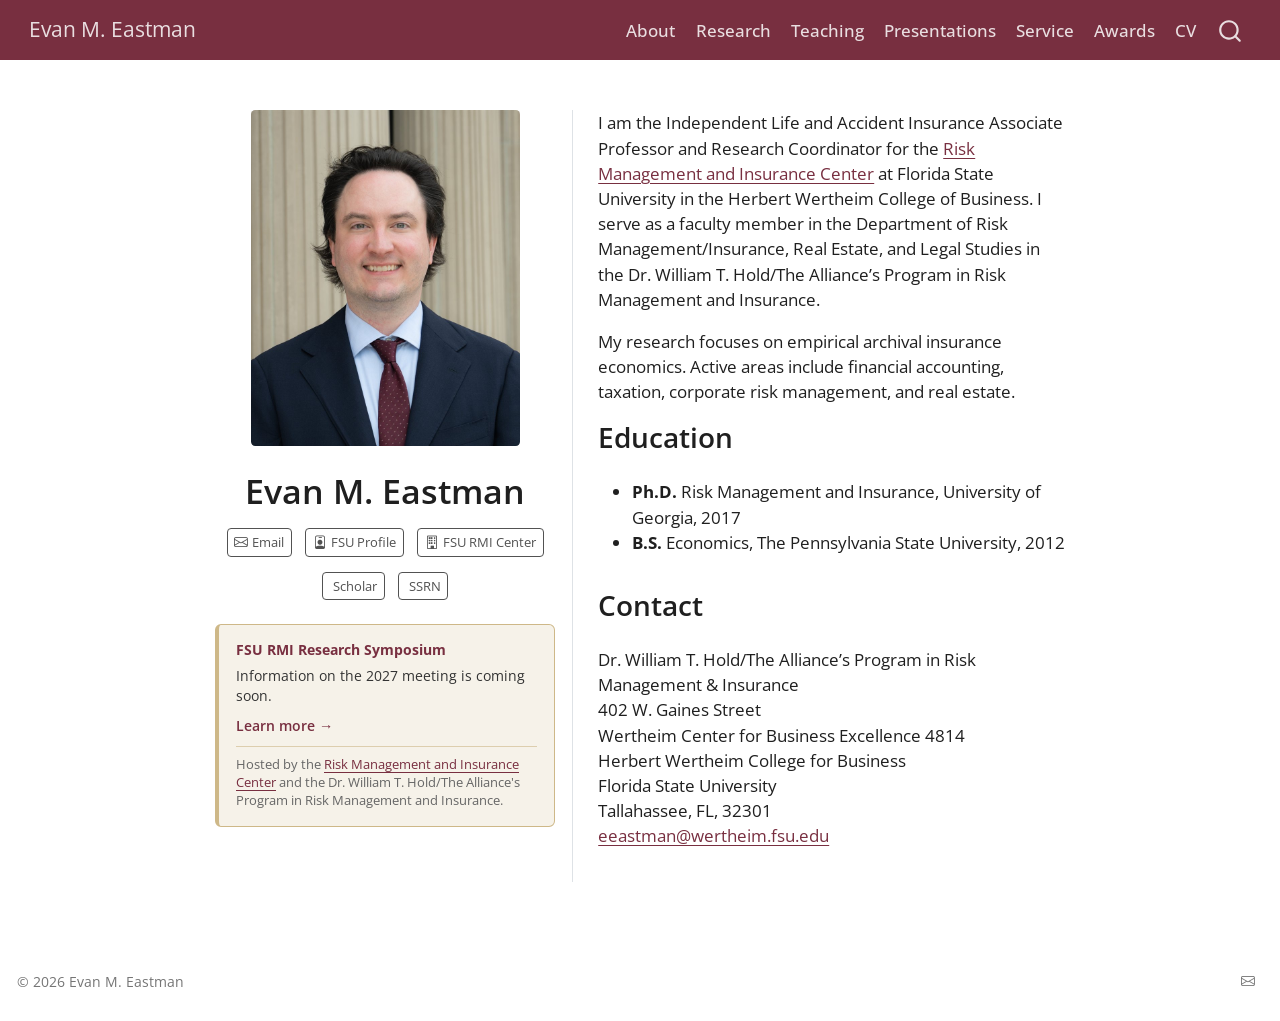
==== index.html @ e0e56321 "Built site for gh-pages" ====
<!DOCTYPE html>
<html xmlns="http://www.w3.org/1999/xhtml" lang="en" xml:lang="en"><head>

<meta charset="utf-8">
<meta name="generator" content="quarto-1.9.37">

<meta name="viewport" content="width=device-width, initial-scale=1.0, user-scalable=yes">


<title>Evan M. Eastman</title>
<style>
/* Default styles provided by pandoc.
** See https://pandoc.org/MANUAL.html#variables-for-html for config info.
*/
code{white-space: pre-wrap;}
span.smallcaps{font-variant: small-caps;}
div.columns{display: flex; gap: min(4vw, 1.5em);}
div.column{flex: auto; overflow-x: auto;}
div.hanging-indent{margin-left: 1.5em; text-indent: -1.5em;}
ul.task-list{list-style: none;}
ul.task-list li input[type="checkbox"] {
  width: 0.8em;
  margin: 0 0.8em 0.2em -1em; /* quarto-specific, see https://github.com/quarto-dev/quarto-cli/issues/4556 */ 
  vertical-align: middle;
}
</style>


<script src="site_libs/quarto-nav/quarto-nav.js"></script>
<script src="site_libs/clipboard/clipboard.min.js"></script>
<script src="site_libs/quarto-search/autocomplete.umd.js"></script>
<script src="site_libs/quarto-search/fuse.min.js"></script>
<script src="site_libs/quarto-search/quarto-search.js"></script>
<meta name="quarto:offset" content="./">
<script src="site_libs/quarto-html/quarto.js" type="module"></script>
<script src="site_libs/quarto-html/tabsets/tabsets.js" type="module"></script>
<script src="site_libs/quarto-html/popper.min.js"></script>
<script src="site_libs/quarto-html/tippy.umd.min.js"></script>
<link href="site_libs/quarto-html/tippy.css" rel="stylesheet">
<link href="site_libs/quarto-html/quarto-syntax-highlighting-7f8f88aac4f3542376d5c11b86a4c14d.css" rel="stylesheet" id="quarto-text-highlighting-styles">
<script src="site_libs/bootstrap/bootstrap.min.js"></script>
<link href="site_libs/bootstrap/bootstrap-icons.css" rel="stylesheet">
<link href="site_libs/bootstrap/bootstrap-2a1407fa12e268e8b9343fb75231a875.min.css" rel="stylesheet" append-hash="true" id="quarto-bootstrap" data-mode="light">
<script src="site_libs/quarto-contrib/iconify-3.0.0/iconify-icon.min.js"></script>
<script id="quarto-search-options" type="application/json">{
  "location": "navbar",
  "copy-button": false,
  "collapse-after": 3,
  "panel-placement": "end",
  "type": "overlay",
  "limit": 50,
  "keyboard-shortcut": [
    "f",
    "/",
    "s"
  ],
  "show-item-context": false,
  "language": {
    "search-no-results-text": "No results",
    "search-matching-documents-text": "matching documents",
    "search-copy-link-title": "Copy link to search",
    "search-hide-matches-text": "Hide additional matches",
    "search-more-match-text": "more match in this document",
    "search-more-matches-text": "more matches in this document",
    "search-clear-button-title": "Clear",
    "search-text-placeholder": "",
    "search-detached-cancel-button-title": "Cancel",
    "search-submit-button-title": "Submit",
    "search-label": "Search"
  }
}</script>
<link rel="preconnect" href="https://fonts.googleapis.com">
<link rel="preconnect" href="https://fonts.gstatic.com" crossorigin="">
<link rel="stylesheet" href="https://fonts.googleapis.com/css2?family=Open+Sans:ital,wght@0,400;0,600;0,700;1,400&amp;display=swap">
<!-- Cloudflare Web Analytics -->
<script defer="" src="https://static.cloudflareinsights.com/beacon.min.js" data-cf-beacon="{&quot;token&quot;: &quot;0950ae9b45944aa088847628e5375268&quot;}"></script>
<!-- End Cloudflare Web Analytics -->


</head>

<body class="nav-fixed fullcontent quarto-light">

<div id="quarto-search-results"></div>
  <header id="quarto-header" class="headroom fixed-top">
    <nav class="navbar navbar-expand-lg " data-bs-theme="dark">
      <div class="navbar-container container-fluid">
      <div class="navbar-brand-container mx-auto">
    <a class="navbar-brand" href="./index.html">
    <span class="navbar-title">Evan M. Eastman</span>
    </a>
  </div>
            <div id="quarto-search" class="" title="Search"></div>
          <button class="navbar-toggler" type="button" data-bs-toggle="collapse" data-bs-target="#navbarCollapse" aria-controls="navbarCollapse" role="menu" aria-expanded="false" aria-label="Toggle navigation" onclick="if (window.quartoToggleHeadroom) { window.quartoToggleHeadroom(); }">
  <span class="navbar-toggler-icon"></span>
</button>
          <div class="collapse navbar-collapse" id="navbarCollapse">
            <ul class="navbar-nav navbar-nav-scroll ms-auto">
  <li class="nav-item">
    <a class="nav-link active" href="./index.html" aria-current="page"> 
<span class="menu-text">About</span></a>
  </li>  
  <li class="nav-item">
    <a class="nav-link" href="./research.html"> 
<span class="menu-text">Research</span></a>
  </li>  
  <li class="nav-item">
    <a class="nav-link" href="./teaching.html"> 
<span class="menu-text">Teaching</span></a>
  </li>  
  <li class="nav-item">
    <a class="nav-link" href="./presentations.html"> 
<span class="menu-text">Presentations</span></a>
  </li>  
  <li class="nav-item">
    <a class="nav-link" href="./service.html"> 
<span class="menu-text">Service</span></a>
  </li>  
  <li class="nav-item">
    <a class="nav-link" href="./awards.html"> 
<span class="menu-text">Awards</span></a>
  </li>  
  <li class="nav-item">
    <a class="nav-link" href="./cv.html"> 
<span class="menu-text">CV</span></a>
  </li>  
</ul>
          </div> <!-- /navcollapse -->
            <div class="quarto-navbar-tools">
</div>
      </div> <!-- /container-fluid -->
    </nav>
</header>
<!-- content -->
<div id="quarto-content" class="quarto-container page-columns page-rows-contents page-layout-article page-navbar">
<!-- sidebar -->
<!-- margin-sidebar -->
    
<!-- main -->
<div class="quarto-about-trestles">
  <div class="about-entity">
    <img src="files/profile.jpg" class="about-image
  rounded " style="width: 16em;">
<header id="title-block-header" class="quarto-title-block default">
<div class="quarto-title">
<h1 class="title">Evan M. Eastman</h1>
</div>
<div class="quarto-title-meta">
  </div>
</header>
    <div class="about-links">
  <a href="mailto:eeastman@wertheim.fsu.edu" class="about-link" rel="" target="">
    <i class="bi bi-envelope"></i>
     <span class="about-link-text">Email</span>
  </a>
  <a href="https://business.fsu.edu/person/evan-eastman" class="about-link" rel="" target="">
    <i class="bi bi-person-badge"></i>
     <span class="about-link-text">FSU Profile</span>
  </a>
  <a href="https://insurancecenter.business.fsu.edu/" class="about-link" rel="" target="">
    <i class="bi bi-building"></i>
     <span class="about-link-text">FSU RMI Center</span>
  </a>
  <a href="https://scholar.google.com/citations?user=ksnlHLAAAAAJ&amp;hl=en" class="about-link" rel="" target="">
     <span class="about-link-text"><iconify-icon role="img" inline="" icon="simple-icons:googlescholar" aria-label="Icon googlescholar from simple-icons Iconify.design set." title="Icon googlescholar from simple-icons Iconify.design set."></iconify-icon> Scholar</span>
  </a>
  <a href="https://papers.ssrn.com/sol3/cf_dev/AbsByAuth.cfm?per_id=2361505" class="about-link" rel="" target="">
     <span class="about-link-text"><iconify-icon role="img" inline="" icon="academicons:ssrn" aria-label="Icon ssrn from academicons Iconify.design set." title="Icon ssrn from academicons Iconify.design set."></iconify-icon> SSRN</span>
  </a>
</div>
  </div>
  <div class="about-contents"><main class="content" id="quarto-document-content">
<p>I am the Independent Life and Accident Insurance Associate Professor and Research Coordinator for the <a href="https://insurancecenter.business.fsu.edu/">Risk Management and Insurance Center</a> at Florida State University in the Herbert Wertheim College of Business. I serve as a faculty member in the Department of Risk Management/Insurance, Real Estate, and Legal Studies in the Dr.&nbsp;William T. Hold/The Alliance’s Program in Risk Management and Insurance.</p>
<p>My research focuses on empirical archival insurance economics. Active areas include financial accounting, taxation, corporate risk management, and real estate.</p>
<!-- Symposium announcement. Rendered in the body, then relocated by the script below
     into the About left column, under the link buttons. Update the body text once
     the 2027 call-for-papers details are finalized. -->
<div id="symposium-box" class="symposium-box">
  <div class="symposium-box__label">FSU RMI Research Symposium</div>
  <p class="symposium-box__body">Information on the 2027 meeting is coming soon.</p>
  <a class="symposium-box__link" href="https://wertheim.fsu.edu/rmiresearchsymposium">Learn more →</a>
  <div class="symposium-box__host">Hosted by the <a href="https://insurancecenter.business.fsu.edu/">Risk Management and Insurance Center</a> and the Dr. William T. Hold/The Alliance's Program in Risk Management and Insurance.</div>
</div>
<script>
  (function () {
    var box = document.getElementById('symposium-box');
    var entity = document.querySelector('.about-entity');
    if (box && entity) { entity.appendChild(box); }
  })();
</script>
<section id="education" class="level2">
<h2 data-anchor-id="education">Education</h2>
<ul>
<li><strong>Ph.D.</strong> Risk Management and Insurance, University of Georgia, 2017</li>
<li><strong>B.S.</strong> Economics, The Pennsylvania State University, 2012</li>
</ul>
</section>
<section id="contact" class="level2">
<h2 data-anchor-id="contact">Contact</h2>
<p>Dr.&nbsp;William T. Hold/The Alliance’s Program in Risk Management &amp; Insurance<br> 402 W. Gaines Street <br> Wertheim Center for Business Excellence 4814<br> Herbert Wertheim College for Business<br> Florida State University<br> Tallahassee, FL, 32301<br> <a href="mailto:eeastman@wertheim.fsu.edu">eeastman@wertheim.fsu.edu</a></p>


</section>
</main></div>
</div>
 <!-- /main -->
<script id="quarto-html-after-body" type="application/javascript">
  window.document.addEventListener("DOMContentLoaded", function (event) {
    const isCodeAnnotation = (el) => {
      for (const clz of el.classList) {
        if (clz.startsWith('code-annotation-')) {                     
          return true;
        }
      }
      return false;
    }
    const onCopySuccess = function(e) {
      // button target
      const button = e.trigger;
      // don't keep focus
      button.blur();
      // flash "checked"
      button.classList.add('code-copy-button-checked');
      var currentTitle = button.getAttribute("title");
      button.setAttribute("title", "Copied!");
      let tooltip;
      if (window.bootstrap) {
        button.setAttribute("data-bs-toggle", "tooltip");
        button.setAttribute("data-bs-placement", "left");
        button.setAttribute("data-bs-title", "Copied!");
        tooltip = new bootstrap.Tooltip(button, 
          { trigger: "manual", 
            customClass: "code-copy-button-tooltip",
            offset: [0, -8]});
        tooltip.show();    
      }
      setTimeout(function() {
        if (tooltip) {
          tooltip.hide();
          button.removeAttribute("data-bs-title");
          button.removeAttribute("data-bs-toggle");
          button.removeAttribute("data-bs-placement");
        }
        button.setAttribute("title", currentTitle);
        button.classList.remove('code-copy-button-checked');
      }, 1000);
      // clear code selection
      e.clearSelection();
    }
    const getTextToCopy = function(trigger) {
      const outerScaffold = trigger.parentElement.cloneNode(true);
      const codeEl = outerScaffold.querySelector('code');
      for (const childEl of codeEl.children) {
        if (isCodeAnnotation(childEl)) {
          childEl.remove();
        }
      }
      return codeEl.innerText;
    }
    const clipboard = new window.ClipboardJS('.code-copy-button:not([data-in-quarto-modal])', {
      text: getTextToCopy
    });
    clipboard.on('success', onCopySuccess);
    if (window.document.getElementById('quarto-embedded-source-code-modal')) {
      const clipboardModal = new window.ClipboardJS('.code-copy-button[data-in-quarto-modal]', {
        text: getTextToCopy,
        container: window.document.getElementById('quarto-embedded-source-code-modal')
      });
      clipboardModal.on('success', onCopySuccess);
    }
      var localhostRegex = new RegExp(/^(?:http|https):\/\/localhost\:?[0-9]*\//);
      var mailtoRegex = new RegExp(/^mailto:/);
        var filterRegex = new RegExp("https:\/\/evaneastman\.com");
      var isInternal = (href) => {
          return filterRegex.test(href) || localhostRegex.test(href) || mailtoRegex.test(href);
      }
      // Inspect non-navigation links and adorn them if external
     var links = window.document.querySelectorAll('a[href]:not(.nav-link):not(.navbar-brand):not(.toc-action):not(.sidebar-link):not(.sidebar-item-toggle):not(.pagination-link):not(.no-external):not([aria-hidden]):not(.dropdown-item):not(.quarto-navigation-tool):not(.about-link)');
      for (var i=0; i<links.length; i++) {
        const link = links[i];
        if (!isInternal(link.href)) {
          // undo the damage that might have been done by quarto-nav.js in the case of
          // links that we want to consider external
          if (link.dataset.originalHref !== undefined) {
            link.href = link.dataset.originalHref;
          }
        }
      }
    function tippyHover(el, contentFn, onTriggerFn, onUntriggerFn) {
      const config = {
        allowHTML: true,
        maxWidth: 500,
        delay: 100,
        arrow: false,
        appendTo: function(el) {
            return el.parentElement;
        },
        interactive: true,
        interactiveBorder: 10,
        theme: 'quarto',
        placement: 'bottom-start',
      };
      if (contentFn) {
        config.content = contentFn;
      }
      if (onTriggerFn) {
        config.onTrigger = onTriggerFn;
      }
      if (onUntriggerFn) {
        config.onUntrigger = onUntriggerFn;
      }
      window.tippy(el, config); 
    }
    const noterefs = window.document.querySelectorAll('a[role="doc-noteref"]');
    for (var i=0; i<noterefs.length; i++) {
      const ref = noterefs[i];
      tippyHover(ref, function() {
        // use id or data attribute instead here
        let href = ref.getAttribute('data-footnote-href') || ref.getAttribute('href');
        try { href = new URL(href).hash; } catch {}
        const id = href.replace(/^#\/?/, "");
        const note = window.document.getElementById(id);
        if (note) {
          return note.innerHTML;
        } else {
          return "";
        }
      });
    }
    const xrefs = window.document.querySelectorAll('a.quarto-xref');
    const processXRef = (id, note) => {
      // Strip column container classes
      const stripColumnClz = (el) => {
        el.classList.remove("page-full", "page-columns");
        if (el.children) {
          for (const child of el.children) {
            stripColumnClz(child);
          }
        }
      }
      stripColumnClz(note)
      if (id === null || id.startsWith('sec-')) {
        // Special case sections, only their first couple elements
        const container = document.createElement("div");
        if (note.children && note.children.length > 2) {
          container.appendChild(note.children[0].cloneNode(true));
          for (let i = 1; i < note.children.length; i++) {
            const child = note.children[i];
            if (child.tagName === "P" && child.innerText === "") {
              continue;
            } else {
              container.appendChild(child.cloneNode(true));
              break;
            }
          }
          if (window.Quarto?.typesetMath) {
            window.Quarto.typesetMath(container);
          }
          return container.innerHTML
        } else {
          if (window.Quarto?.typesetMath) {
            window.Quarto.typesetMath(note);
          }
          return note.innerHTML;
        }
      } else {
        // Remove any anchor links if they are present
        const anchorLink = note.querySelector('a.anchorjs-link');
        if (anchorLink) {
          anchorLink.remove();
        }
        if (window.Quarto?.typesetMath) {
          window.Quarto.typesetMath(note);
        }
        if (note.classList.contains("callout")) {
          return note.outerHTML;
        } else {
          return note.innerHTML;
        }
      }
    }
    for (var i=0; i<xrefs.length; i++) {
      const xref = xrefs[i];
      tippyHover(xref, undefined, function(instance) {
        instance.disable();
        let url = xref.getAttribute('href');
        let hash = undefined; 
        if (url.startsWith('#')) {
          hash = url;
        } else {
          try { hash = new URL(url).hash; } catch {}
        }
        if (hash) {
          const id = hash.replace(/^#\/?/, "");
          const note = window.document.getElementById(id);
          if (note !== null) {
            try {
              const html = processXRef(id, note.cloneNode(true));
              instance.setContent(html);
            } finally {
              instance.enable();
              instance.show();
            }
          } else {
            // See if we can fetch this
            fetch(url.split('#')[0])
            .then(res => res.text())
            .then(html => {
              const parser = new DOMParser();
              const htmlDoc = parser.parseFromString(html, "text/html");
              const note = htmlDoc.getElementById(id);
              if (note !== null) {
                const html = processXRef(id, note);
                instance.setContent(html);
              } 
            }).finally(() => {
              instance.enable();
              instance.show();
            });
          }
        } else {
          // See if we can fetch a full url (with no hash to target)
          // This is a special case and we should probably do some content thinning / targeting
          fetch(url)
          .then(res => res.text())
          .then(html => {
            const parser = new DOMParser();
            const htmlDoc = parser.parseFromString(html, "text/html");
            const note = htmlDoc.querySelector('main.content');
            if (note !== null) {
              // This should only happen for chapter cross references
              // (since there is no id in the URL)
              // remove the first header
              if (note.children.length > 0 && note.children[0].tagName === "HEADER") {
                note.children[0].remove();
              }
              const html = processXRef(null, note);
              instance.setContent(html);
            } 
          }).finally(() => {
            instance.enable();
            instance.show();
          });
        }
      }, function(instance) {
      });
    }
        let selectedAnnoteEl;
        const selectorForAnnotation = ( cell, annotation) => {
          let cellAttr = 'data-code-cell="' + cell + '"';
          let lineAttr = 'data-code-annotation="' +  annotation + '"';
          const selector = 'span[' + cellAttr + '][' + lineAttr + ']';
          return selector;
        }
        const selectCodeLines = (annoteEl) => {
          const doc = window.document;
          const targetCell = annoteEl.getAttribute("data-target-cell");
          const targetAnnotation = annoteEl.getAttribute("data-target-annotation");
          const annoteSpan = window.document.querySelector(selectorForAnnotation(targetCell, targetAnnotation));
          const lines = annoteSpan.getAttribute("data-code-lines").split(",");
          const lineIds = lines.map((line) => {
            return targetCell + "-" + line;
          })
          let top = null;
          let height = null;
          let parent = null;
          if (lineIds.length > 0) {
              //compute the position of the single el (top and bottom and make a div)
              const el = window.document.getElementById(lineIds[0]);
              top = el.offsetTop;
              height = el.offsetHeight;
              parent = el.parentElement.parentElement;
            if (lineIds.length > 1) {
              const lastEl = window.document.getElementById(lineIds[lineIds.length - 1]);
              const bottom = lastEl.offsetTop + lastEl.offsetHeight;
              height = bottom - top;
            }
            if (top !== null && height !== null && parent !== null) {
              // cook up a div (if necessary) and position it 
              let div = window.document.getElementById("code-annotation-line-highlight");
              if (div === null) {
                div = window.document.createElement("div");
                div.setAttribute("id", "code-annotation-line-highlight");
                div.style.position = 'absolute';
                parent.appendChild(div);
              }
              div.style.top = top - 2 + "px";
              div.style.height = height + 4 + "px";
              div.style.left = 0;
              let gutterDiv = window.document.getElementById("code-annotation-line-highlight-gutter");
              if (gutterDiv === null) {
                gutterDiv = window.document.createElement("div");
                gutterDiv.setAttribute("id", "code-annotation-line-highlight-gutter");
                gutterDiv.style.position = 'absolute';
                const codeCell = window.document.getElementById(targetCell);
                const gutter = codeCell.querySelector('.code-annotation-gutter');
                gutter.appendChild(gutterDiv);
              }
              gutterDiv.style.top = top - 2 + "px";
              gutterDiv.style.height = height + 4 + "px";
            }
            selectedAnnoteEl = annoteEl;
          }
        };
        const unselectCodeLines = () => {
          const elementsIds = ["code-annotation-line-highlight", "code-annotation-line-highlight-gutter"];
          elementsIds.forEach((elId) => {
            const div = window.document.getElementById(elId);
            if (div) {
              div.remove();
            }
          });
          selectedAnnoteEl = undefined;
        };
          // Handle positioning of the toggle
      window.addEventListener(
        "resize",
        throttle(() => {
          elRect = undefined;
          if (selectedAnnoteEl) {
            selectCodeLines(selectedAnnoteEl);
          }
        }, 10)
      );
      function throttle(fn, ms) {
      let throttle = false;
      let timer;
        return (...args) => {
          if(!throttle) { // first call gets through
              fn.apply(this, args);
              throttle = true;
          } else { // all the others get throttled
              if(timer) clearTimeout(timer); // cancel #2
              timer = setTimeout(() => {
                fn.apply(this, args);
                timer = throttle = false;
              }, ms);
          }
        };
      }
        // Attach click handler to the DT
        const annoteDls = window.document.querySelectorAll('dt[data-target-cell]');
        for (const annoteDlNode of annoteDls) {
          annoteDlNode.addEventListener('click', (event) => {
            const clickedEl = event.target;
            if (clickedEl !== selectedAnnoteEl) {
              unselectCodeLines();
              const activeEl = window.document.querySelector('dt[data-target-cell].code-annotation-active');
              if (activeEl) {
                activeEl.classList.remove('code-annotation-active');
              }
              selectCodeLines(clickedEl);
              clickedEl.classList.add('code-annotation-active');
            } else {
              // Unselect the line
              unselectCodeLines();
              clickedEl.classList.remove('code-annotation-active');
            }
          });
        }
    const findCites = (el) => {
      const parentEl = el.parentElement;
      if (parentEl) {
        const cites = parentEl.dataset.cites;
        if (cites) {
          return {
            el,
            cites: cites.split(' ')
          };
        } else {
          return findCites(el.parentElement)
        }
      } else {
        return undefined;
      }
    };
    var bibliorefs = window.document.querySelectorAll('a[role="doc-biblioref"]');
    for (var i=0; i<bibliorefs.length; i++) {
      const ref = bibliorefs[i];
      const citeInfo = findCites(ref);
      if (citeInfo) {
        tippyHover(citeInfo.el, function() {
          var popup = window.document.createElement('div');
          citeInfo.cites.forEach(function(cite) {
            var citeDiv = window.document.createElement('div');
            citeDiv.classList.add('hanging-indent');
            citeDiv.classList.add('csl-entry');
            var biblioDiv = window.document.getElementById('ref-' + cite);
            if (biblioDiv) {
              citeDiv.innerHTML = biblioDiv.innerHTML;
            }
            popup.appendChild(citeDiv);
          });
          return popup.innerHTML;
        });
      }
    }
  });
  </script>
</div> <!-- /content -->
<footer class="footer">
  <div class="nav-footer">
    <div class="nav-footer-left">
<p>© 2026 Evan M. Eastman</p>
</div>   
    <div class="nav-footer-center">
      &nbsp;
    </div>
    <div class="nav-footer-right">
      <ul class="footer-items list-unstyled">
    <li class="nav-item compact">
    <a class="nav-link" href="mailto:eeastman@wertheim.fsu.edu">
      <i class="bi bi-envelope" role="img">
</i> 
    </a>
  </li>  
</ul>
    </div>
  </div>
</footer>




</body></html>
---- site_libs/quarto-html/tippy.css ----
.tippy-box[data-animation=fade][data-state=hidden]{opacity:0}[data-tippy-root]{max-width:calc(100vw - 10px)}.tippy-box{position:relative;background-color:#333;color:#fff;border-radius:4px;font-size:14px;line-height:1.4;white-space:normal;outline:0;transition-property:transform,visibility,opacity}.tippy-box[data-placement^=top]>.tippy-arrow{bottom:0}.tippy-box[data-placement^=top]>.tippy-arrow:before{bottom:-7px;left:0;border-width:8px 8px 0;border-top-color:initial;transform-origin:center top}.tippy-box[data-placement^=bottom]>.tippy-arrow{top:0}.tippy-box[data-placement^=bottom]>.tippy-arrow:before{top:-7px;left:0;border-width:0 8px 8px;border-bottom-color:initial;transform-origin:center bottom}.tippy-box[data-placement^=left]>.tippy-arrow{right:0}.tippy-box[data-placement^=left]>.tippy-arrow:before{border-width:8px 0 8px 8px;border-left-color:initial;right:-7px;transform-origin:center left}.tippy-box[data-placement^=right]>.tippy-arrow{left:0}.tippy-box[data-placement^=right]>.tippy-arrow:before{left:-7px;border-width:8px 8px 8px 0;border-right-color:initial;transform-origin:center right}.tippy-box[data-inertia][data-state=visible]{transition-timing-function:cubic-bezier(.54,1.5,.38,1.11)}.tippy-arrow{width:16px;height:16px;color:#333}.tippy-arrow:before{content:"";position:absolute;border-color:transparent;border-style:solid}.tippy-content{position:relative;padding:5px 9px;z-index:1}
---- site_libs/quarto-html/quarto-syntax-highlighting-7f8f88aac4f3542376d5c11b86a4c14d.css ----
/* quarto syntax highlight colors */
:root {
  --quarto-hl-ot-color: #003B4F;
  --quarto-hl-at-color: #657422;
  --quarto-hl-ss-color: #20794D;
  --quarto-hl-an-color: #5E5E5E;
  --quarto-hl-fu-color: #4758AB;
  --quarto-hl-st-color: #20794D;
  --quarto-hl-cf-color: #003B4F;
  --quarto-hl-op-color: #5E5E5E;
  --quarto-hl-er-color: #AD0000;
  --quarto-hl-bn-color: #AD0000;
  --quarto-hl-al-color: #AD0000;
  --quarto-hl-va-color: #111111;
  --quarto-hl-bu-color: inherit;
  --quarto-hl-ex-color: inherit;
  --quarto-hl-pp-color: #AD0000;
  --quarto-hl-in-color: #5E5E5E;
  --quarto-hl-vs-color: #20794D;
  --quarto-hl-wa-color: #5E5E5E;
  --quarto-hl-do-color: #5E5E5E;
  --quarto-hl-im-color: #00769E;
  --quarto-hl-ch-color: #20794D;
  --quarto-hl-dt-color: #AD0000;
  --quarto-hl-fl-color: #AD0000;
  --quarto-hl-co-color: #5E5E5E;
  --quarto-hl-cv-color: #5E5E5E;
  --quarto-hl-cn-color: #8f5902;
  --quarto-hl-sc-color: #5E5E5E;
  --quarto-hl-dv-color: #AD0000;
  --quarto-hl-kw-color: #003B4F;
}

/* other quarto variables */
:root {
  --quarto-font-monospace: SFMono-Regular, Menlo, Monaco, Consolas, "Liberation Mono", "Courier New", monospace;
}

/* syntax highlight based on Pandoc's rules */
pre > code.sourceCode > span {
  color: #003B4F;
}

code.sourceCode > span {
  color: #003B4F;
}

div.sourceCode,
div.sourceCode pre.sourceCode {
  color: #003B4F;
}

/* Normal */
code span {
  color: #003B4F;
}

/* Alert */
code span.al {
  color: #AD0000;
  font-style: inherit;
}

/* Annotation */
code span.an {
  color: #5E5E5E;
  font-style: inherit;
}

/* Attribute */
code span.at {
  color: #657422;
  font-style: inherit;
}

/* BaseN */
code span.bn {
  color: #AD0000;
  font-style: inherit;
}

/* BuiltIn */
code span.bu {
  font-style: inherit;
}

/* ControlFlow */
code span.cf {
  color: #003B4F;
  font-weight: bold;
  font-style: inherit;
}

/* Char */
code span.ch {
  color: #20794D;
  font-style: inherit;
}

/* Constant */
code span.cn {
  color: #8f5902;
  font-style: inherit;
}

/* Comment */
code span.co {
  color: #5E5E5E;
  font-style: inherit;
}

/* CommentVar */
code span.cv {
  color: #5E5E5E;
  font-style: italic;
}

/* Documentation */
code span.do {
  color: #5E5E5E;
  font-style: italic;
}

/* DataType */
code span.dt {
  color: #AD0000;
  font-style: inherit;
}

/* DecVal */
code span.dv {
  color: #AD0000;
  font-style: inherit;
}

/* Error */
code span.er {
  color: #AD0000;
  font-style: inherit;
}

/* Extension */
code span.ex {
  font-style: inherit;
}

/* Float */
code span.fl {
  color: #AD0000;
  font-style: inherit;
}

/* Function */
code span.fu {
  color: #4758AB;
  font-style: inherit;
}

/* Import */
code span.im {
  color: #00769E;
  font-style: inherit;
}

/* Information */
code span.in {
  color: #5E5E5E;
  font-style: inherit;
}

/* Keyword */
code span.kw {
  color: #003B4F;
  font-weight: bold;
  font-style: inherit;
}

/* Operator */
code span.op {
  color: #5E5E5E;
  font-style: inherit;
}

/* Other */
code span.ot {
  color: #003B4F;
  font-style: inherit;
}

/* Preprocessor */
code span.pp {
  color: #AD0000;
  font-style: inherit;
}

/* SpecialChar */
code span.sc {
  color: #5E5E5E;
  font-style: inherit;
}

/* SpecialString */
code span.ss {
  color: #20794D;
  font-style: inherit;
}

/* String */
code span.st {
  color: #20794D;
  font-style: inherit;
}

/* Variable */
code span.va {
  color: #111111;
  font-style: inherit;
}

/* VerbatimString */
code span.vs {
  color: #20794D;
  font-style: inherit;
}

/* Warning */
code span.wa {
  color: #5E5E5E;
  font-style: italic;
}

.prevent-inlining {
  content: "</";
}

/*# sourceMappingURL=789ad8cd35626ba772517505b42a116e.css.map */
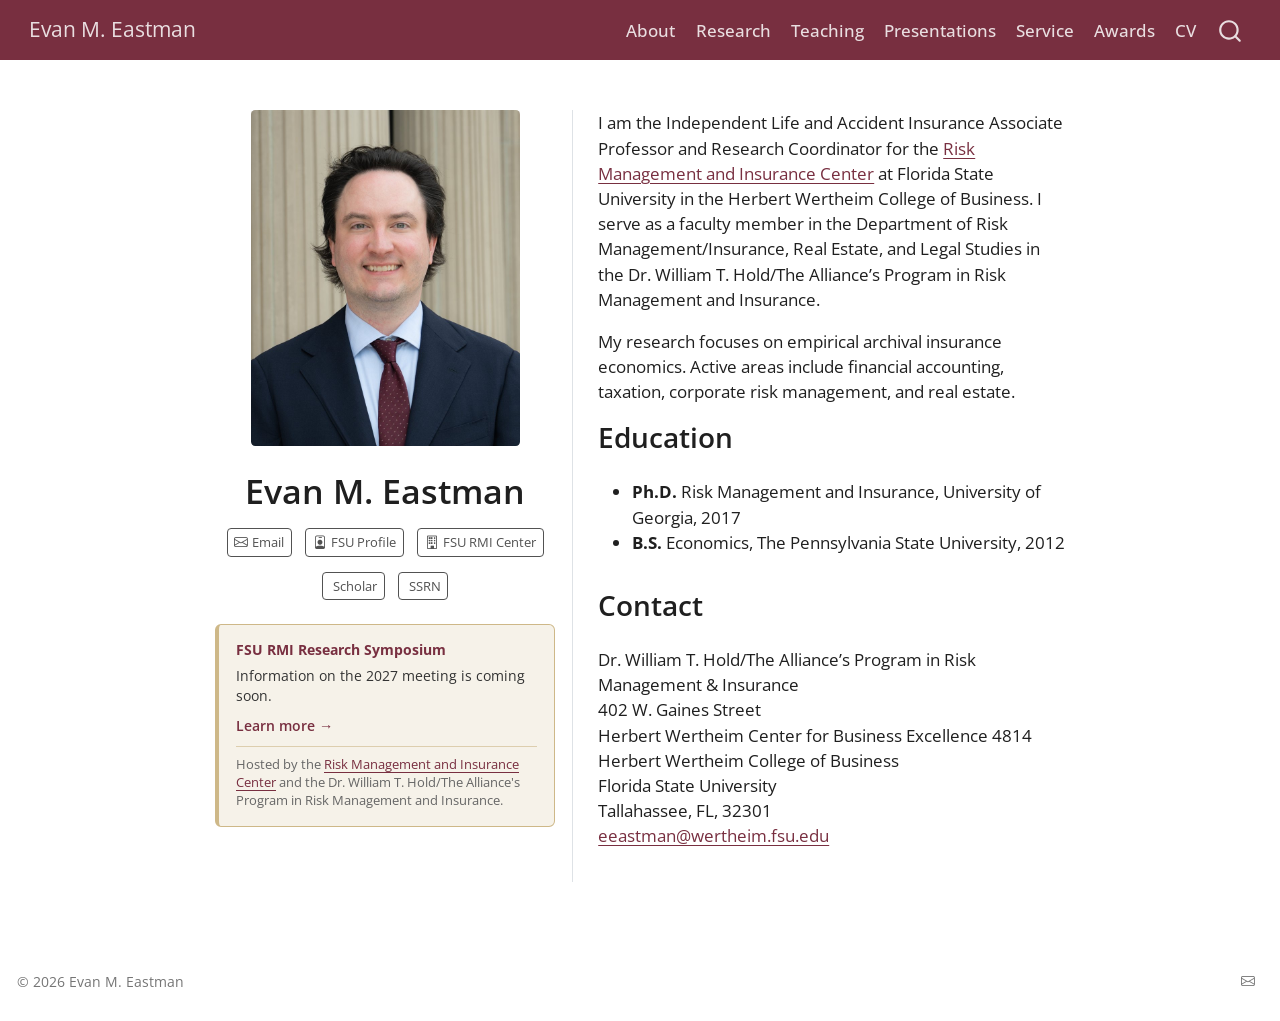
==== commit 40198761: "Built site for gh-pages" ====
--- a/index.html
+++ b/index.html
@@ -32,6 +32,7 @@
 <script src="site_libs/quarto-search/fuse.min.js"></script>
 <script src="site_libs/quarto-search/quarto-search.js"></script>
 <meta name="quarto:offset" content="./">
+<link href="./files/favicon.svg" rel="icon" type="image/svg+xml">
 <script src="site_libs/quarto-html/quarto.js" type="module"></script>
 <script src="site_libs/quarto-html/tabsets/tabsets.js" type="module"></script>
 <script src="site_libs/quarto-html/popper.min.js"></script>
@@ -197,7 +198,7 @@
 </section>
 <section id="contact" class="level2">
 <h2 data-anchor-id="contact">Contact</h2>
-<p>Dr.&nbsp;William T. Hold/The Alliance’s Program in Risk Management &amp; Insurance<br> 402 W. Gaines Street <br> Wertheim Center for Business Excellence 4814<br> Herbert Wertheim College for Business<br> Florida State University<br> Tallahassee, FL, 32301<br> <a href="mailto:eeastman@wertheim.fsu.edu">eeastman@wertheim.fsu.edu</a></p>
+<p>Dr.&nbsp;William T. Hold/The Alliance’s Program in Risk Management &amp; Insurance<br> 402 W. Gaines Street <br> Herbert Wertheim Center for Business Excellence 4814<br> Herbert Wertheim College of Business<br> Florida State University<br> Tallahassee, FL, 32301<br> <a href="mailto:eeastman@wertheim.fsu.edu">eeastman@wertheim.fsu.edu</a></p>
 
 
 </section>
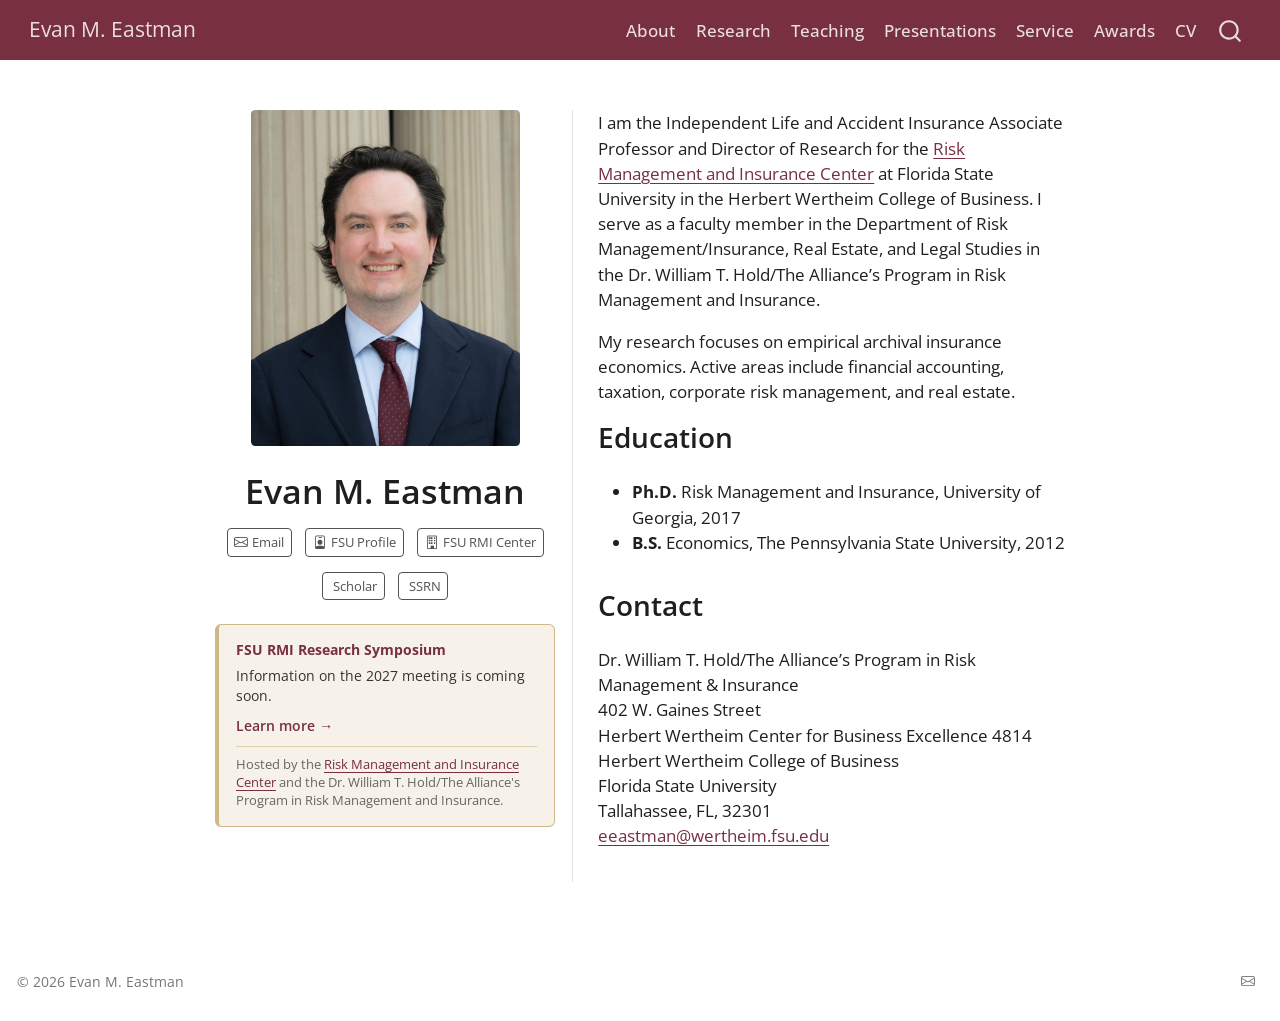
==== commit ff5c1c92: "Built site for gh-pages" ====
--- a/index.html
+++ b/index.html
@@ -171,7 +171,7 @@
 </div>
   </div>
   <div class="about-contents"><main class="content" id="quarto-document-content">
-<p>I am the Independent Life and Accident Insurance Associate Professor and Research Coordinator for the <a href="https://insurancecenter.business.fsu.edu/">Risk Management and Insurance Center</a> at Florida State University in the Herbert Wertheim College of Business. I serve as a faculty member in the Department of Risk Management/Insurance, Real Estate, and Legal Studies in the Dr.&nbsp;William T. Hold/The Alliance’s Program in Risk Management and Insurance.</p>
+<p>I am the Independent Life and Accident Insurance Associate Professor and Director of Research for the <a href="https://insurancecenter.business.fsu.edu/">Risk Management and Insurance Center</a> at Florida State University in the Herbert Wertheim College of Business. I serve as a faculty member in the Department of Risk Management/Insurance, Real Estate, and Legal Studies in the Dr.&nbsp;William T. Hold/The Alliance’s Program in Risk Management and Insurance.</p>
 <p>My research focuses on empirical archival insurance economics. Active areas include financial accounting, taxation, corporate risk management, and real estate.</p>
 <!-- Symposium announcement. Rendered in the body, then relocated by the script below
      into the About left column, under the link buttons. Update the body text once
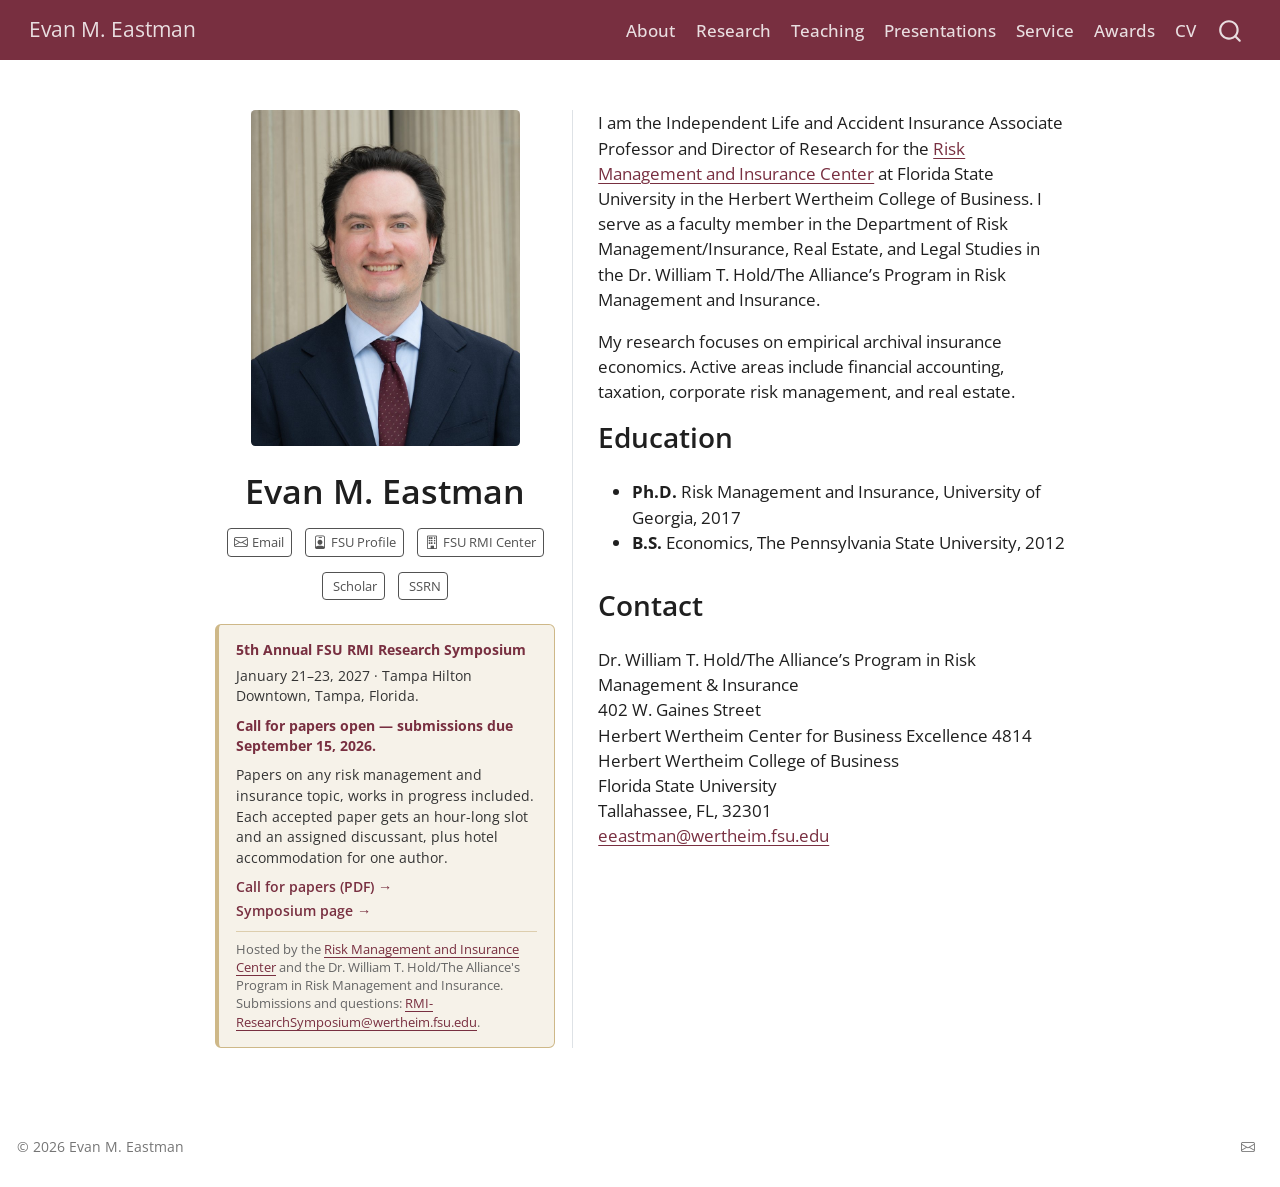
==== commit 4cf35e84: "Built site for gh-pages" ====
--- a/index.html
+++ b/index.html
@@ -41,7 +41,7 @@
 <link href="site_libs/quarto-html/quarto-syntax-highlighting-7f8f88aac4f3542376d5c11b86a4c14d.css" rel="stylesheet" id="quarto-text-highlighting-styles">
 <script src="site_libs/bootstrap/bootstrap.min.js"></script>
 <link href="site_libs/bootstrap/bootstrap-icons.css" rel="stylesheet">
-<link href="site_libs/bootstrap/bootstrap-2a1407fa12e268e8b9343fb75231a875.min.css" rel="stylesheet" append-hash="true" id="quarto-bootstrap" data-mode="light">
+<link href="site_libs/bootstrap/bootstrap-93dde414684ecd08ca8fc486749fc3c9.min.css" rel="stylesheet" append-hash="true" id="quarto-bootstrap" data-mode="light">
 <script src="site_libs/quarto-contrib/iconify-3.0.0/iconify-icon.min.js"></script>
 <script id="quarto-search-options" type="application/json">{
   "location": "navbar",
@@ -174,13 +174,18 @@
 <p>I am the Independent Life and Accident Insurance Associate Professor and Director of Research for the <a href="https://insurancecenter.business.fsu.edu/">Risk Management and Insurance Center</a> at Florida State University in the Herbert Wertheim College of Business. I serve as a faculty member in the Department of Risk Management/Insurance, Real Estate, and Legal Studies in the Dr.&nbsp;William T. Hold/The Alliance’s Program in Risk Management and Insurance.</p>
 <p>My research focuses on empirical archival insurance economics. Active areas include financial accounting, taxation, corporate risk management, and real estate.</p>
 <!-- Symposium announcement. Rendered in the body, then relocated by the script below
-     into the About left column, under the link buttons. Update the body text once
-     the 2027 call-for-papers details are finalized. -->
+     into the About left column, under the link buttons. After the September 15, 2026
+     submission deadline passes, replace the call-for-papers block with program details. -->
 <div id="symposium-box" class="symposium-box">
-  <div class="symposium-box__label">FSU RMI Research Symposium</div>
-  <p class="symposium-box__body">Information on the 2027 meeting is coming soon.</p>
-  <a class="symposium-box__link" href="https://wertheim.fsu.edu/rmiresearchsymposium">Learn more →</a>
-  <div class="symposium-box__host">Hosted by the <a href="https://insurancecenter.business.fsu.edu/">Risk Management and Insurance Center</a> and the Dr. William T. Hold/The Alliance's Program in Risk Management and Insurance.</div>
+  <div class="symposium-box__label">5th Annual FSU RMI Research Symposium</div>
+  <p class="symposium-box__body">January 21–23, 2027 · Tampa Hilton Downtown, Tampa, Florida.</p>
+  <p class="symposium-box__deadline">Call for papers open — submissions due September 15, 2026.</p>
+  <p class="symposium-box__body">Papers on any risk management and insurance topic, works in progress included. Each accepted paper gets an hour-long slot and an assigned discussant, plus hotel accommodation for one author.</p>
+  <div class="symposium-box__links">
+    <a class="symposium-box__link" href="files/rmi-research-symposium-2027-cfp.pdf">Call for papers (PDF) →</a>
+    <a class="symposium-box__link" href="https://wertheim.fsu.edu/rmiresearchsymposium">Symposium page →</a>
+  </div>
+  <div class="symposium-box__host">Hosted by the <a href="https://insurancecenter.business.fsu.edu/">Risk Management and Insurance Center</a> and the Dr. William T. Hold/The Alliance's Program in Risk Management and Insurance. Submissions and questions: <a href="mailto:RMI-ResearchSymposium@wertheim.fsu.edu">RMI-ResearchSymposium@wertheim.fsu.edu</a>.</div>
 </div>
 <script>
   (function () {
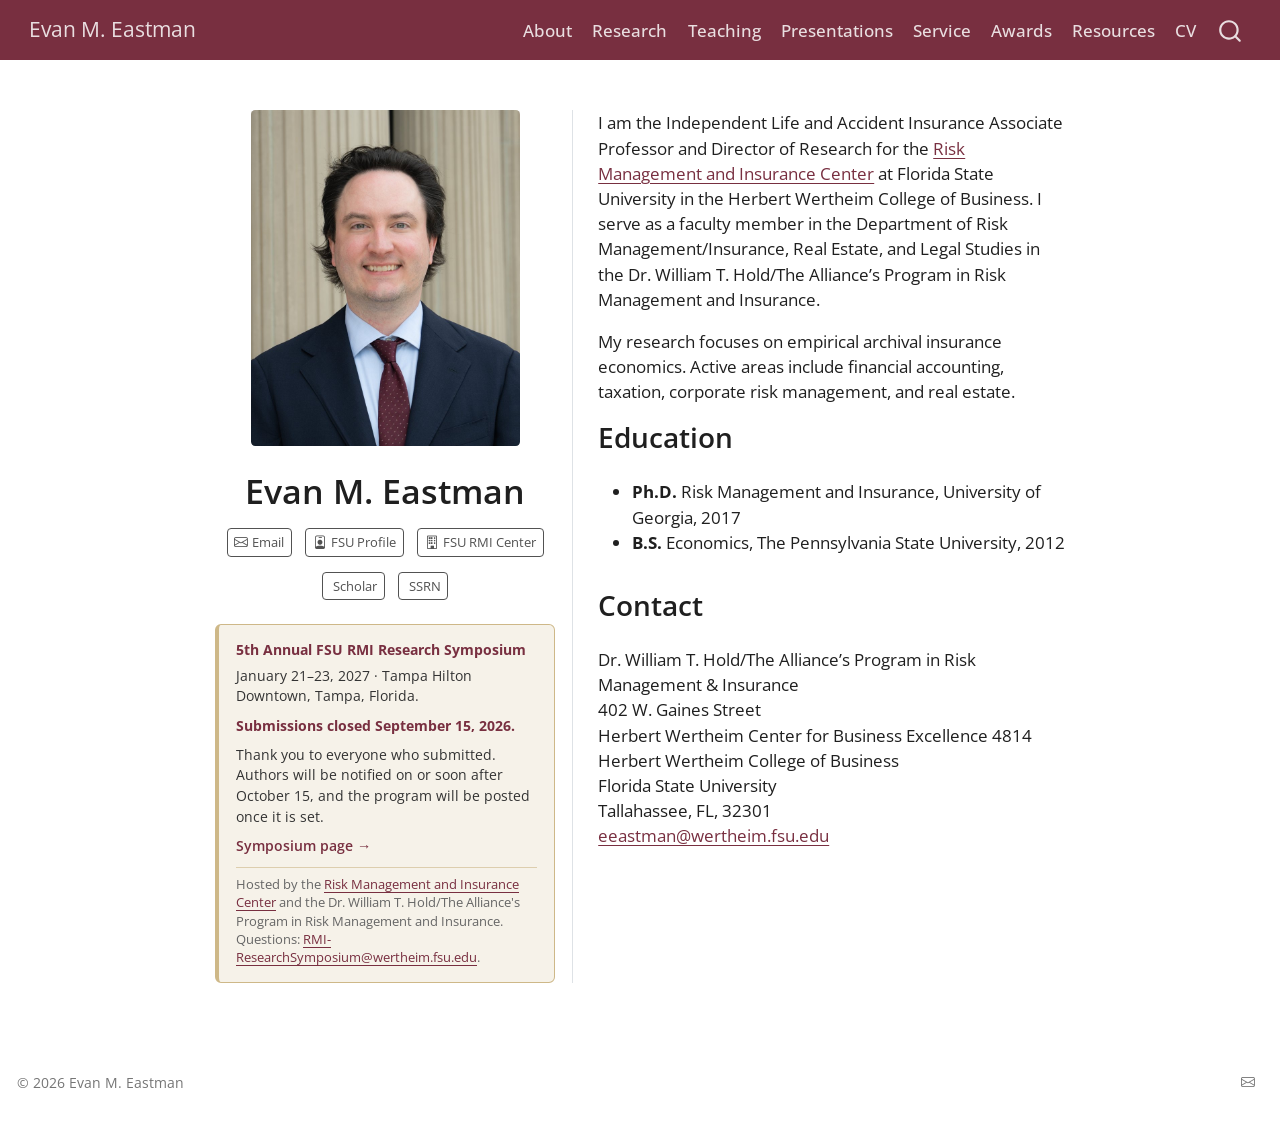
==== commit c53f7ece: "Built site for gh-pages" ====
--- a/index.html
+++ b/index.html
@@ -41,7 +41,7 @@
 <link href="site_libs/quarto-html/quarto-syntax-highlighting-7f8f88aac4f3542376d5c11b86a4c14d.css" rel="stylesheet" id="quarto-text-highlighting-styles">
 <script src="site_libs/bootstrap/bootstrap.min.js"></script>
 <link href="site_libs/bootstrap/bootstrap-icons.css" rel="stylesheet">
-<link href="site_libs/bootstrap/bootstrap-93dde414684ecd08ca8fc486749fc3c9.min.css" rel="stylesheet" append-hash="true" id="quarto-bootstrap" data-mode="light">
+<link href="site_libs/bootstrap/bootstrap-ce12321af943040bbb36252c438639cf.min.css" rel="stylesheet" append-hash="true" id="quarto-bootstrap" data-mode="light">
 <script src="site_libs/quarto-contrib/iconify-3.0.0/iconify-icon.min.js"></script>
 <script id="quarto-search-options" type="application/json">{
   "location": "navbar",
@@ -120,6 +120,10 @@
   <li class="nav-item">
     <a class="nav-link" href="./awards.html"> 
 <span class="menu-text">Awards</span></a>
+  </li>  
+  <li class="nav-item">
+    <a class="nav-link" href="./resources.html"> 
+<span class="menu-text">Resources</span></a>
   </li>  
   <li class="nav-item">
     <a class="nav-link" href="./cv.html"> 
@@ -174,18 +178,17 @@
 <p>I am the Independent Life and Accident Insurance Associate Professor and Director of Research for the <a href="https://insurancecenter.business.fsu.edu/">Risk Management and Insurance Center</a> at Florida State University in the Herbert Wertheim College of Business. I serve as a faculty member in the Department of Risk Management/Insurance, Real Estate, and Legal Studies in the Dr.&nbsp;William T. Hold/The Alliance’s Program in Risk Management and Insurance.</p>
 <p>My research focuses on empirical archival insurance economics. Active areas include financial accounting, taxation, corporate risk management, and real estate.</p>
 <!-- Symposium announcement. Rendered in the body, then relocated by the script below
-     into the About left column, under the link buttons. After the September 15, 2026
-     submission deadline passes, replace the call-for-papers block with program details. -->
+     into the About left column, under the link buttons. The call for papers closed
+     September 15, 2026; once the program is set, replace the status lines with program details. -->
 <div id="symposium-box" class="symposium-box">
   <div class="symposium-box__label">5th Annual FSU RMI Research Symposium</div>
   <p class="symposium-box__body">January 21–23, 2027 · Tampa Hilton Downtown, Tampa, Florida.</p>
-  <p class="symposium-box__deadline">Call for papers open — submissions due September 15, 2026.</p>
-  <p class="symposium-box__body">Papers on any risk management and insurance topic, works in progress included. Each accepted paper gets an hour-long slot and an assigned discussant, plus hotel accommodation for one author.</p>
+  <p class="symposium-box__deadline">Submissions closed September 15, 2026.</p>
+  <p class="symposium-box__body">Thank you to everyone who submitted. Authors will be notified on or soon after October 15, and the program will be posted once it is set.</p>
   <div class="symposium-box__links">
-    <a class="symposium-box__link" href="files/rmi-research-symposium-2027-cfp.pdf">Call for papers (PDF) →</a>
     <a class="symposium-box__link" href="https://wertheim.fsu.edu/rmiresearchsymposium">Symposium page →</a>
   </div>
-  <div class="symposium-box__host">Hosted by the <a href="https://insurancecenter.business.fsu.edu/">Risk Management and Insurance Center</a> and the Dr. William T. Hold/The Alliance's Program in Risk Management and Insurance. Submissions and questions: <a href="mailto:RMI-ResearchSymposium@wertheim.fsu.edu">RMI-ResearchSymposium@wertheim.fsu.edu</a>.</div>
+  <div class="symposium-box__host">Hosted by the <a href="https://insurancecenter.business.fsu.edu/">Risk Management and Insurance Center</a> and the Dr. William T. Hold/The Alliance's Program in Risk Management and Insurance. Questions: <a href="mailto:RMI-ResearchSymposium@wertheim.fsu.edu">RMI-ResearchSymposium@wertheim.fsu.edu</a>.</div>
 </div>
 <script>
   (function () {
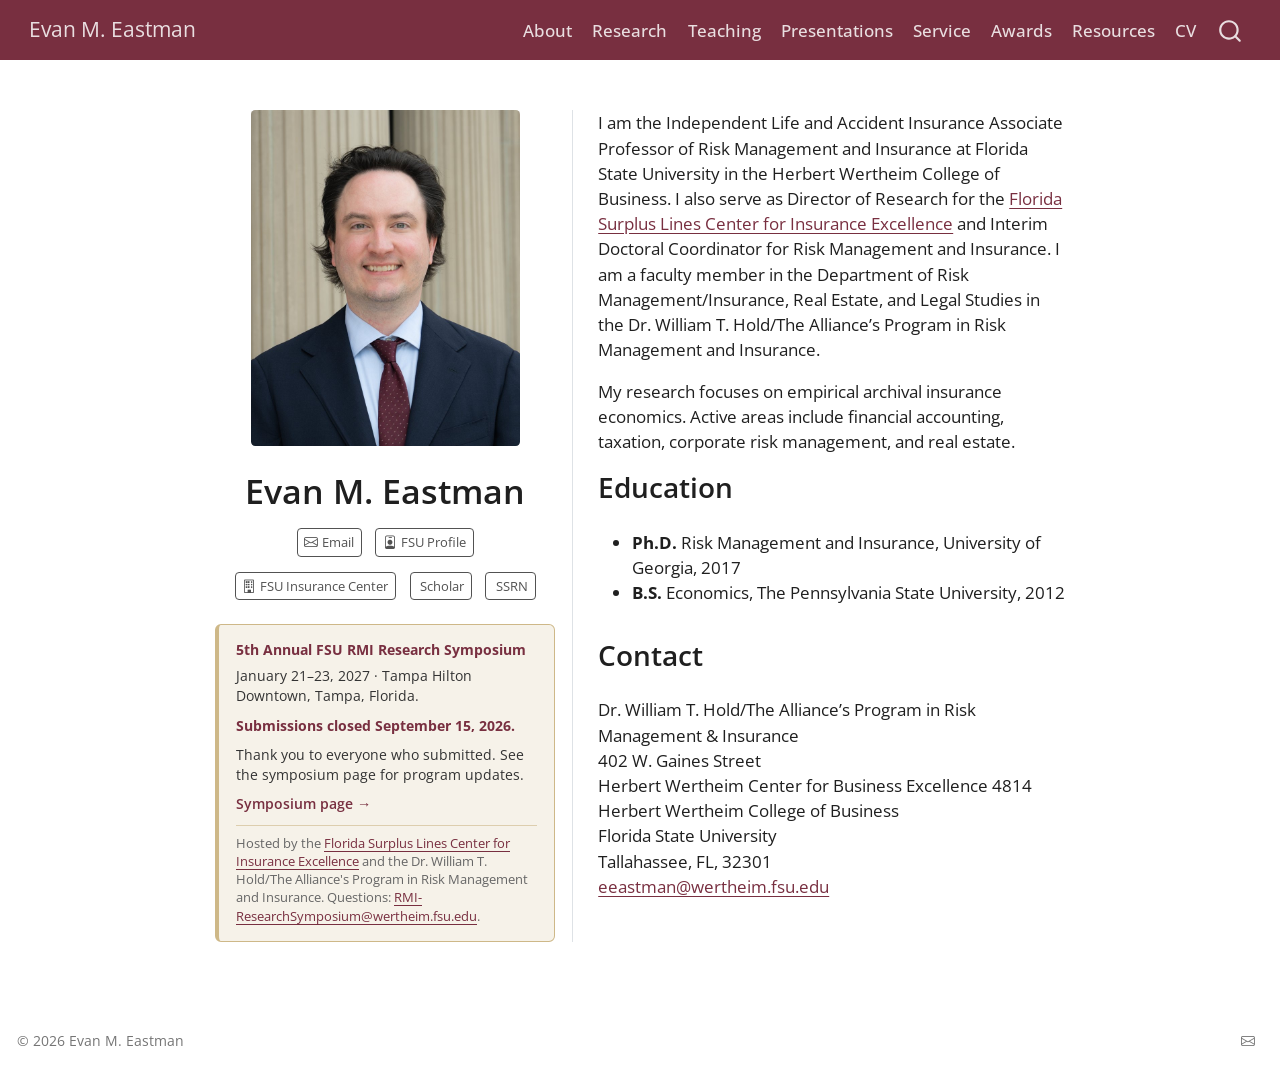
==== commit 3625f8a4: "Built site for gh-pages" ====
--- a/index.html
+++ b/index.html
@@ -164,7 +164,7 @@
   </a>
   <a href="https://insurancecenter.business.fsu.edu/" class="about-link" rel="" target="">
     <i class="bi bi-building"></i>
-     <span class="about-link-text">FSU RMI Center</span>
+     <span class="about-link-text">FSU Insurance Center</span>
   </a>
   <a href="https://scholar.google.com/citations?user=ksnlHLAAAAAJ&amp;hl=en" class="about-link" rel="" target="">
      <span class="about-link-text"><iconify-icon role="img" inline="" icon="simple-icons:googlescholar" aria-label="Icon googlescholar from simple-icons Iconify.design set." title="Icon googlescholar from simple-icons Iconify.design set."></iconify-icon> Scholar</span>
@@ -175,7 +175,7 @@
 </div>
   </div>
   <div class="about-contents"><main class="content" id="quarto-document-content">
-<p>I am the Independent Life and Accident Insurance Associate Professor and Director of Research for the <a href="https://insurancecenter.business.fsu.edu/">Risk Management and Insurance Center</a> at Florida State University in the Herbert Wertheim College of Business. I serve as a faculty member in the Department of Risk Management/Insurance, Real Estate, and Legal Studies in the Dr.&nbsp;William T. Hold/The Alliance’s Program in Risk Management and Insurance.</p>
+<p>I am the Independent Life and Accident Insurance Associate Professor of Risk Management and Insurance at Florida State University in the Herbert Wertheim College of Business. I also serve as Director of Research for the <a href="https://insurancecenter.business.fsu.edu/">Florida Surplus Lines Center for Insurance Excellence</a> and Interim Doctoral Coordinator for Risk Management and Insurance. I am a faculty member in the Department of Risk Management/Insurance, Real Estate, and Legal Studies in the Dr.&nbsp;William T. Hold/The Alliance’s Program in Risk Management and Insurance.</p>
 <p>My research focuses on empirical archival insurance economics. Active areas include financial accounting, taxation, corporate risk management, and real estate.</p>
 <!-- Symposium announcement. Rendered in the body, then relocated by the script below
      into the About left column, under the link buttons. The call for papers closed
@@ -184,11 +184,11 @@
   <div class="symposium-box__label">5th Annual FSU RMI Research Symposium</div>
   <p class="symposium-box__body">January 21–23, 2027 · Tampa Hilton Downtown, Tampa, Florida.</p>
   <p class="symposium-box__deadline">Submissions closed September 15, 2026.</p>
-  <p class="symposium-box__body">Thank you to everyone who submitted. Authors will be notified on or soon after October 15, and the program will be posted once it is set.</p>
+  <p class="symposium-box__body">Thank you to everyone who submitted. See the symposium page for program updates.</p>
   <div class="symposium-box__links">
     <a class="symposium-box__link" href="https://wertheim.fsu.edu/rmiresearchsymposium">Symposium page →</a>
   </div>
-  <div class="symposium-box__host">Hosted by the <a href="https://insurancecenter.business.fsu.edu/">Risk Management and Insurance Center</a> and the Dr. William T. Hold/The Alliance's Program in Risk Management and Insurance. Questions: <a href="mailto:RMI-ResearchSymposium@wertheim.fsu.edu">RMI-ResearchSymposium@wertheim.fsu.edu</a>.</div>
+  <div class="symposium-box__host">Hosted by the <a href="https://insurancecenter.business.fsu.edu/">Florida Surplus Lines Center for Insurance Excellence</a> and the Dr. William T. Hold/The Alliance's Program in Risk Management and Insurance. Questions: <a href="mailto:RMI-ResearchSymposium@wertheim.fsu.edu">RMI-ResearchSymposium@wertheim.fsu.edu</a>.</div>
 </div>
 <script>
   (function () {
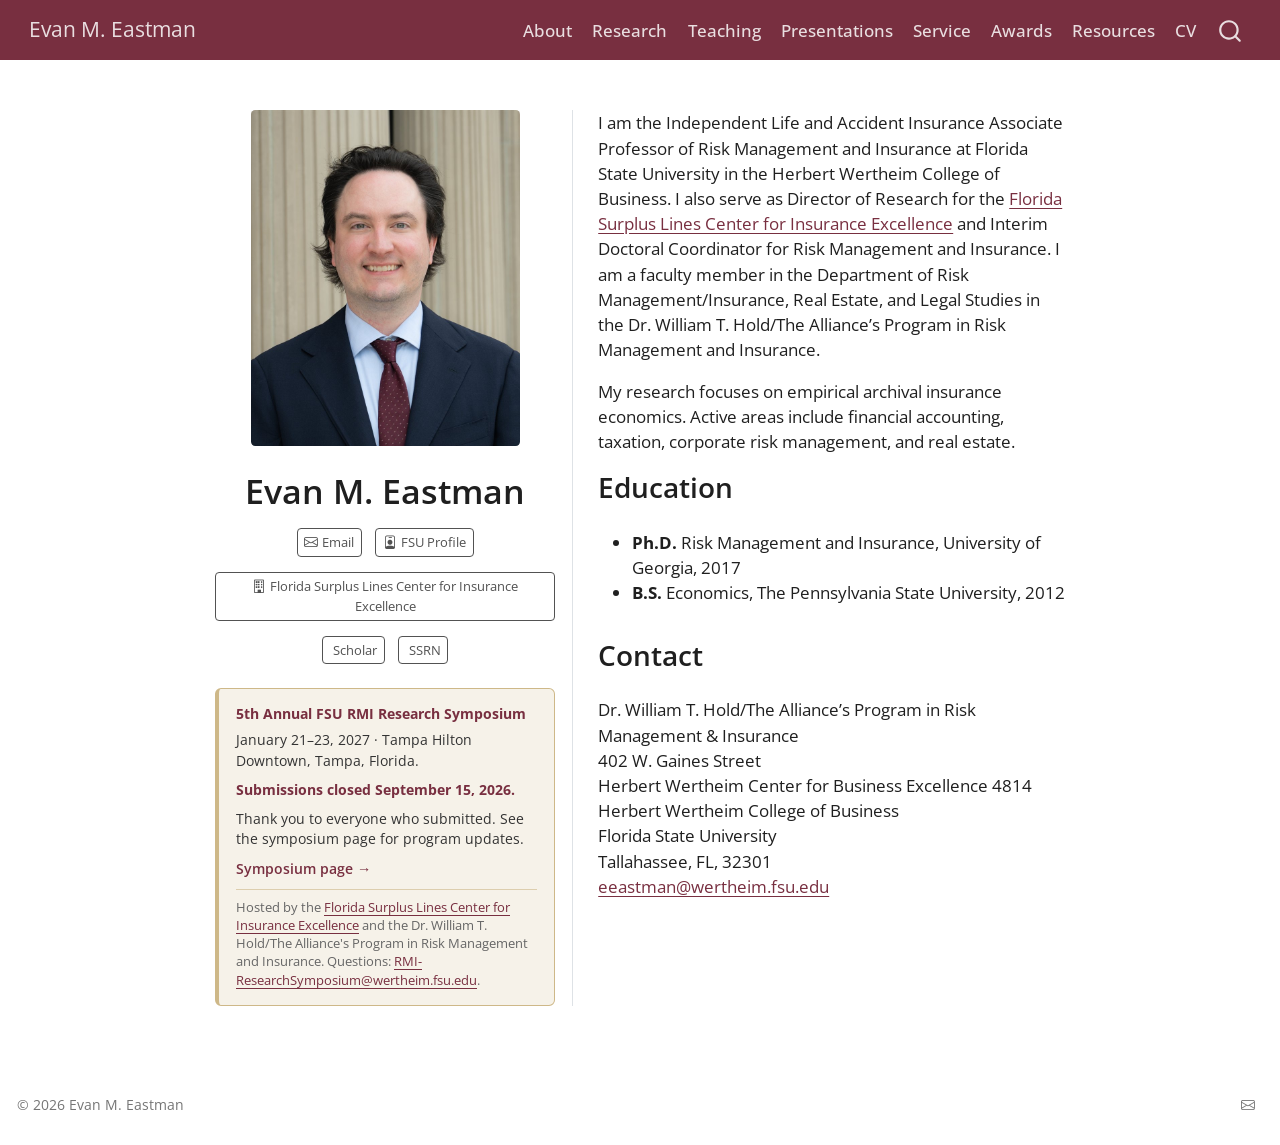
==== commit ec698a20: "Built site for gh-pages" ====
--- a/index.html
+++ b/index.html
@@ -164,7 +164,7 @@
   </a>
   <a href="https://insurancecenter.business.fsu.edu/" class="about-link" rel="" target="">
     <i class="bi bi-building"></i>
-     <span class="about-link-text">FSU Insurance Center</span>
+     <span class="about-link-text">Florida Surplus Lines Center for Insurance Excellence</span>
   </a>
   <a href="https://scholar.google.com/citations?user=ksnlHLAAAAAJ&amp;hl=en" class="about-link" rel="" target="">
      <span class="about-link-text"><iconify-icon role="img" inline="" icon="simple-icons:googlescholar" aria-label="Icon googlescholar from simple-icons Iconify.design set." title="Icon googlescholar from simple-icons Iconify.design set."></iconify-icon> Scholar</span>
